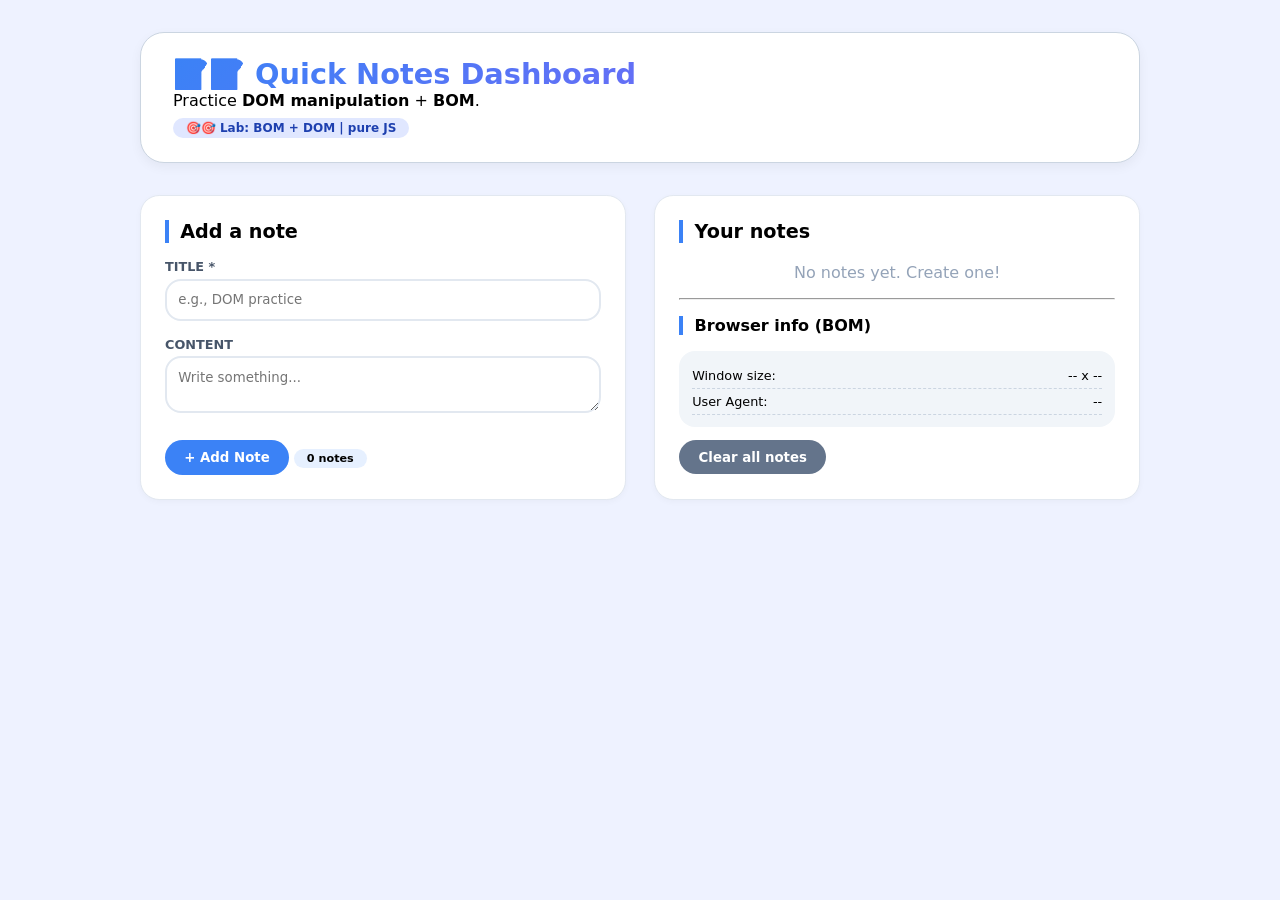
==== index.html @ 856211a2 "Step 22: Listen for window resize" ====
<!DOCTYPE html>
<html lang="en">

<head>
    <meta charset="UTF-8">
    <meta name="viewport" content="width=device-width, initial-scale=1.0">
    <title>Quick Notes Dashboard</title>
    <style>
        * {
            margin: 0;
            padding: 0;
            box-sizing: border-box;
        }

        body {
            font-family: system-ui, "Segoe UI", sans-serif;
            background: #eef2ff;
            padding: 2rem 1.5rem;
        }

        .container {
            max-width: 1000px;
            margin: 0 auto;
        }

        header {
            background: white;
            border-radius: 1.5rem;
            padding: 1.5rem 2rem;
            margin-bottom: 2rem;
            box-shadow: 0 4px 12px rgba(0, 0, 0, 0.05);
            border: 1px solid #cbd5e1;
        }

        header h1 {
            font-size: 1.8rem;
            background: linear-gradient(135deg, #3b82f6, #8b5cf6);
            -webkit-background-clip: text;
            background-clip: text;
            color: transparent;
        }

        .badge {
            background: #e0e7ff;
            color: #1e40af;
            padding: 0.2rem 0.8rem;
            border-radius: 20px;
            font-size: 0.75rem;
            font-weight: 600;
            display: inline-block;
            margin-top: 0.5rem;
        }

        .grid {
            display: grid;
            grid-template-columns: 1fr 1fr;
            gap: 1.8rem;
        }

        @media (max-width: 700px) {
            .grid {
                grid-template-columns: 1fr;
            }
        }

        .card {
            background: white;
            border-radius: 1.2rem;
            padding: 1.5rem;
            border: 1px solid #e2e8f0;
            box-shadow: 0 2px 6px rgba(0, 0, 0, 0.03);
        }

        .card h2 {
            font-size: 1.2rem;
            margin-bottom: 1rem;
            border-left: 4px solid #3b82f6;
            padding-left: 0.7rem;
        }

        .form-group {
            margin-bottom: 1rem;
        }

        label {
            font-weight: 600;
            font-size: 0.8rem;
            text-transform: uppercase;
            color: #475569;
            display: block;
            margin-bottom: 0.3rem;
        }

        input,
        textarea {
            width: 100%;
            padding: 0.7rem;
            border: 2px solid #e2e8f0;
            border-radius: 1rem;
            font-family: inherit;
            outline: none;
        }

        input:focus,
        textarea:focus {
            border-color: #3b82f6;
        }

        button {
            background: #3b82f6;
            border: none;
            color: white;
            font-weight: 600;
            padding: 0.6rem 1.2rem;
            border-radius: 2rem;
            cursor: pointer;
            font-family: inherit;
            transition: 0.1s;
        }

        button:hover {
            background: #2563eb;
        }

        .counter {
            background: #e6f0ff;
            display: inline-block;
            padding: 0.2rem 0.8rem;
            border-radius: 20px;
            font-size: 0.7rem;
            font-weight: 700;
            margin-top: 1rem;
        }

        .notes-list {
            margin-top: 1.2rem;
            max-height: 380px;
            overflow-y: auto;
            display: flex;
            flex-direction: column;
            gap: 0.8rem;
        }

        .note-item {
            background: #f8fafc;
            border: 1px solid #e2e8f0;
            border-radius: 1rem;
            padding: 0.8rem 1rem;
        }

        .note-title {
            font-weight: 800;
            display: flex;
            justify-content: space-between;
            align-items: center;
            margin-bottom: 0.3rem;
        }

        .note-content {
            font-size: 0.85rem;
            color: #334155;
        }

        .info-panel {
            background: #f1f5f9;
            border-radius: 1rem;
            padding: 0.8rem;
            margin-top: 1rem;
        }

        .info-row {
            display: flex;
            justify-content: space-between;
            font-size: 0.8rem;
            padding: 0.3rem 0;
            border-bottom: 1px dashed #cbd5e1;
        }

        .delete-note {
            background: #ef4444;
            padding: 0.3rem 1rem;
            font-size: 0.7rem;
            border-radius: 1rem;
        }

        hr {
            margin: 1rem 0;
        }
    </style>
</head>

<body>
    <div class="container">

        <header>
            <h1>📝📝 Quick Notes Dashboard</h1>
            <p>Practice <strong>DOM manipulation</strong> + <strong>BOM</strong>.</p>
            <div class="badge">🎯🎯 Lab: BOM + DOM | pure JS</div>
        </header>

        <div class="grid">
            <div class="card" id="left-panel">

                <h2>Add a note</h2>
                <div class="form-group">
                    <label>Title *</label>
                    <input type="text" id="noteTitle" placeholder="e.g., DOM practice">
                </div>
                <div class="form-group">
                    <label>Content</label>
                    <textarea id="noteContent" rows="2" placeholder="Write something..."></textarea>
                </div>
                <button id="addNoteBtn">+ Add Note</button>
                <div class="counter" id="noteCounter">0 notes</div>
            </div>
            <div class="card" id="right-panel">
                <h2>Your notes</h2>
                <div id="notesContainer" class="notes-list">
                    <div style="color:#94a3b8;text-align:center;">No notes yet. Create one!</div>
                </div>
                <hr>
                <h2 style="font-size:1rem;">Browser info (BOM)</h2>
                <div class="info-panel" id="bomPanel">
                    <div class="info-row">
                        <span>Window size:</span>
                        <span id="windowSize">-- x --</span>
                    </div>
                    <div class="info-row">
                        <span>User Agent:</span>
                        <span id="userAgent">--</span>
                    </div>
                </div>
                <button id="clearAllBtn" style="background:#64748b;margin-top:0.8rem;">Clear all notes</button>
            </div>
        </div>

    </div>
    <script>
        // State
        let notes = []; // stores every note object: { id, title, content }
        let nextId = 1; // gives each note a unique ID
        // DOM REFERENCES
        const notesContainer = document.getElementById("notesContainer");
        const titleInput = document.getElementById("noteTitle");
        const contentInput = document.getElementById("noteContent");
        const addBtn = document.getElementById("addNoteBtn");
        const clearAllBtn = document.getElementById("clearAllBtn");
        const noteCounterSpan = document.getElementById("noteCounter");
        const windowSizeSpan = document.getElementById("windowSize");
        const userAgentSpan = document.getElementById("userAgent");

        function updateCounter() {
            const count = notes.length;
            noteCounterSpan.textContent = count === 1 ? "1 note" : `${count} notes`;
        }
        function renderNotes() {
            // Clear container safely (no innerHTML)
            while (notesContainer.firstChild) {
                notesContainer.removeChild(notesContainer.firstChild);
            }
            // empty-state message
            if (notes.length === 0) {
                const emptyMsg = document.createElement("div");
                emptyMsg.textContent = "No notes yet. Add your first note!";
                emptyMsg.style.color = "#94a3b8";
                emptyMsg.style.textAlign = "center";
                emptyMsg.style.padding = "1rem";
                notesContainer.appendChild(emptyMsg);
                updateCounter();
                return;
            }
            notes.forEach(note => {
                // wrapper div
                const noteDiv = document.createElement("div");
                noteDiv.classList.add("note-item");
                noteDiv.setAttribute("data-id", note.id);

                // title row
                const titleDiv = document.createElement("div");
                titleDiv.classList.add("note-title");
                const titleSpan = document.createElement("span");
                titleSpan.textContent = note.title;

                // delete button
                const deleteBtn = document.createElement("button");
                deleteBtn.textContent = "Delete";
                deleteBtn.classList.add("delete-note");
                deleteBtn.setAttribute("data-action", "delete");
                deleteBtn.setAttribute("data-id", note.id);

                titleDiv.appendChild(titleSpan);
                titleDiv.appendChild(deleteBtn);

                // content paragraph
                const contentP = document.createElement("p");
                contentP.classList.add("note-content");
                contentP.textContent = note.content || "(no additional content)";

                noteDiv.appendChild(titleDiv);
                noteDiv.appendChild(contentP);
                notesContainer.appendChild(noteDiv);
            });
            updateCounter();

        }

        function addNote() {
            const title = titleInput.value.trim();
            // BOM: alert() validation
            if (title === "") {
                alert("❌ Title cannot be empty!");
                titleInput.focus();
                return;
            }
            const content = contentInput.value.trim();
            notes.push({ id: nextId++, title, content });
            renderNotes();
            // clear and refocus
            titleInput.value = "";
            contentInput.value = "";
            titleInput.focus();
        }

        function updateWindowSize() {
            const w = window.innerWidth;
            const h = window.innerHeight;
            windowSizeSpan.textContent = `${w} x ${h} px`;
        }

        window.addEventListener("resize", updateWindowSize);

        function deleteNoteById(id) {
            // BOM: confirm() returns true/false
            const ok = confirm("Are you sure you want to delete this note?");
            if (!ok) return;

            const index = notes.findIndex(n => n.id === id);
            if (index !== -1) {
                notes.splice(index, 1);
                renderNotes();
            }
        }
        function clearAllNotes() {
            if (notes.length === 0) {
                alert("No notes to clear.");
                return;
            }
            const ok = confirm(`Delete ALL ${notes.length} notes? Cannot be undone.`);
            if (ok) {
                notes = [];
                nextId = 1;
                renderNotes();
                alert("All notes have been cleared.");
            }
        }
        addBtn.addEventListener("click", addNote);
        clearAllBtn.addEventListener("click", clearAllNotes);
        notesContainer.addEventListener("click", (e) => {
            const btn = e.target.closest('[data-action="delete"]');
            if (btn) {
                const id = parseInt(btn.getAttribute("data-id"), 10);
                deleteNoteById(id);
            }
        });
    </script>
</body>
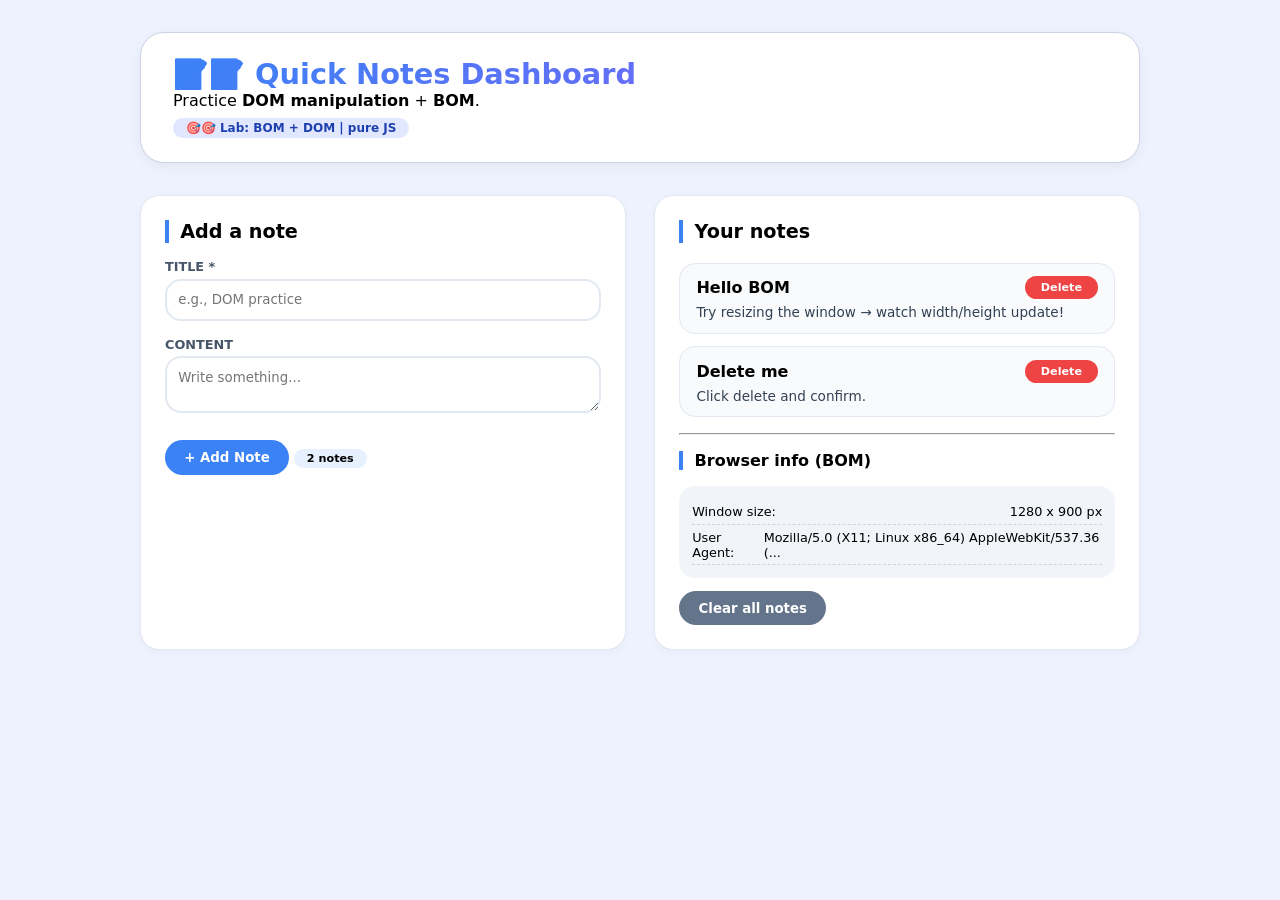
==== commit cd38157f: "Step 25: Write init() and call it" ====
--- a/index.html
+++ b/index.html
@@ -321,14 +321,6 @@
             titleInput.focus();
         }
 
-        function updateWindowSize() {
-            const w = window.innerWidth;
-            const h = window.innerHeight;
-            windowSizeSpan.textContent = `${w} x ${h} px`;
-        }
-
-        window.addEventListener("resize", updateWindowSize);
-
         function deleteNoteById(id) {
             // BOM: confirm() returns true/false
             const ok = confirm("Are you sure you want to delete this note?");
@@ -353,6 +345,48 @@
                 alert("All notes have been cleared.");
             }
         }
+
+        function updateWindowSize() {
+            const w = window.innerWidth;
+            const h = window.innerHeight;
+            windowSizeSpan.textContent = `${w} x ${h} px`;
+        }
+
+        window.addEventListener("resize", updateWindowSize);
+
+        function showUserAgent() {
+        let agent = navigator.userAgent;
+        if (agent.length > 55) agent = agent.slice(0, 52) + "...";
+        userAgentSpan.textContent = agent;
+        }
+
+        function addSampleNotes() {
+            if (notes.length === 0) {
+                notes.push({
+                 id: nextId++,
+                 title: "Hello BOM",
+                 content: "Try resizing the window → watch width/height update!"
+            });
+            notes.push({
+                 id: nextId++,
+                title: "Delete me",
+                content: "Click delete and confirm."
+        });
+        renderNotes();
+            }
+        }
+
+        function init() {
+            addSampleNotes();
+            updateWindowSize();
+            showUserAgent();
+
+            addBtn.addEventListener("click", addNote);
+            clearAllBtn.addEventListener("click", clearAllNotes);
+        }
+
+        init();
+
         addBtn.addEventListener("click", addNote);
         clearAllBtn.addEventListener("click", clearAllNotes);
         notesContainer.addEventListener("click", (e) => {
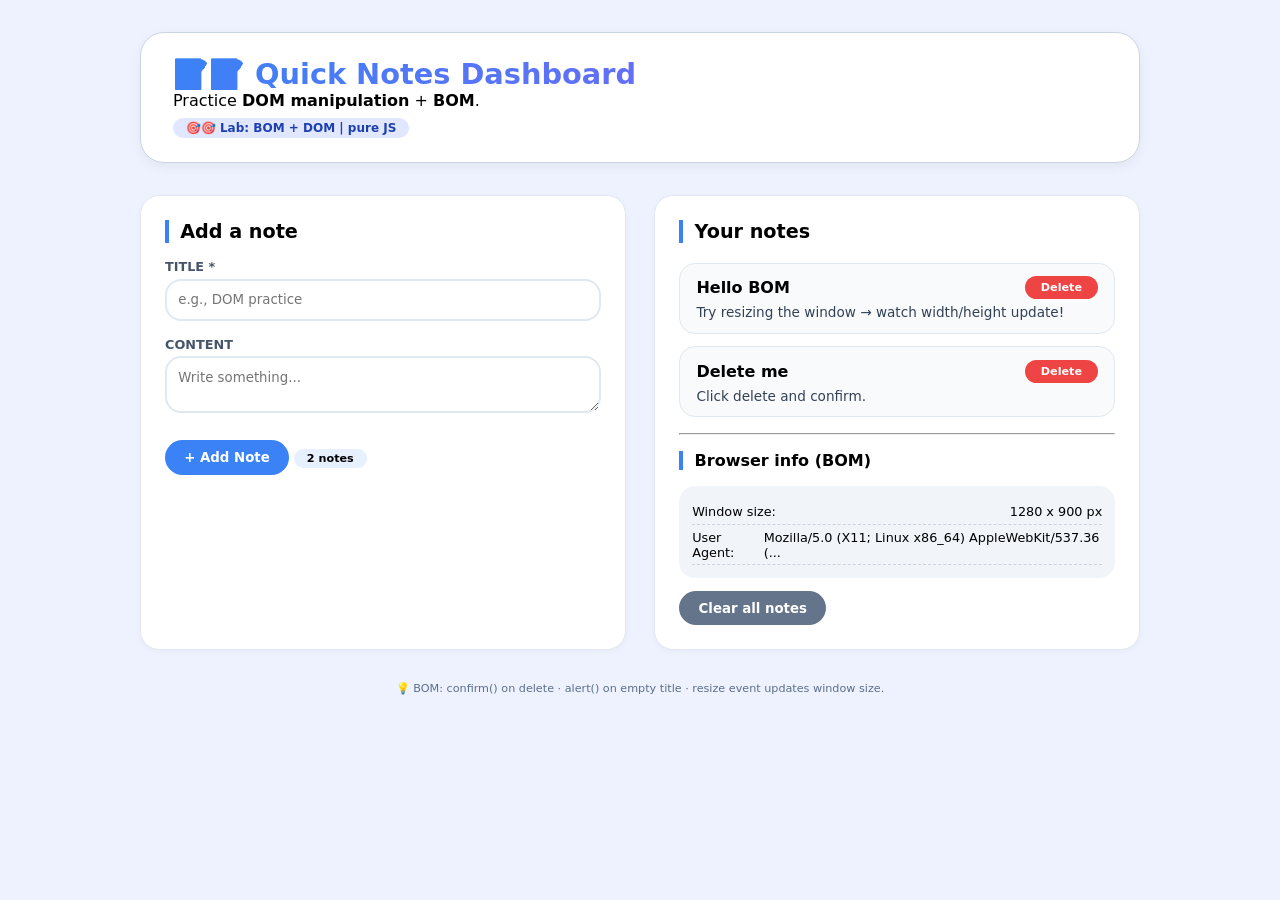
==== commit eaf74ddb: "Step 26: Add footer" ====
--- a/index.html
+++ b/index.html
@@ -185,6 +185,13 @@
 
         hr {
             margin: 1rem 0;
+        }
+
+        footer {
+            text-align: center;
+            margin-top: 2rem;
+            font-size: 0.7rem;
+            color: #5b6e8c;
         }
     </style>
 </head>
@@ -234,6 +241,10 @@
             </div>
         </div>
 
+        <footer>
+            💡 BOM: confirm() on delete · alert() on empty title · resize event updates window size.
+        </footer>
+
     </div>
     <script>
         // State
@@ -397,4 +408,4 @@
             }
         });
     </script>
-</body>+</body></html>
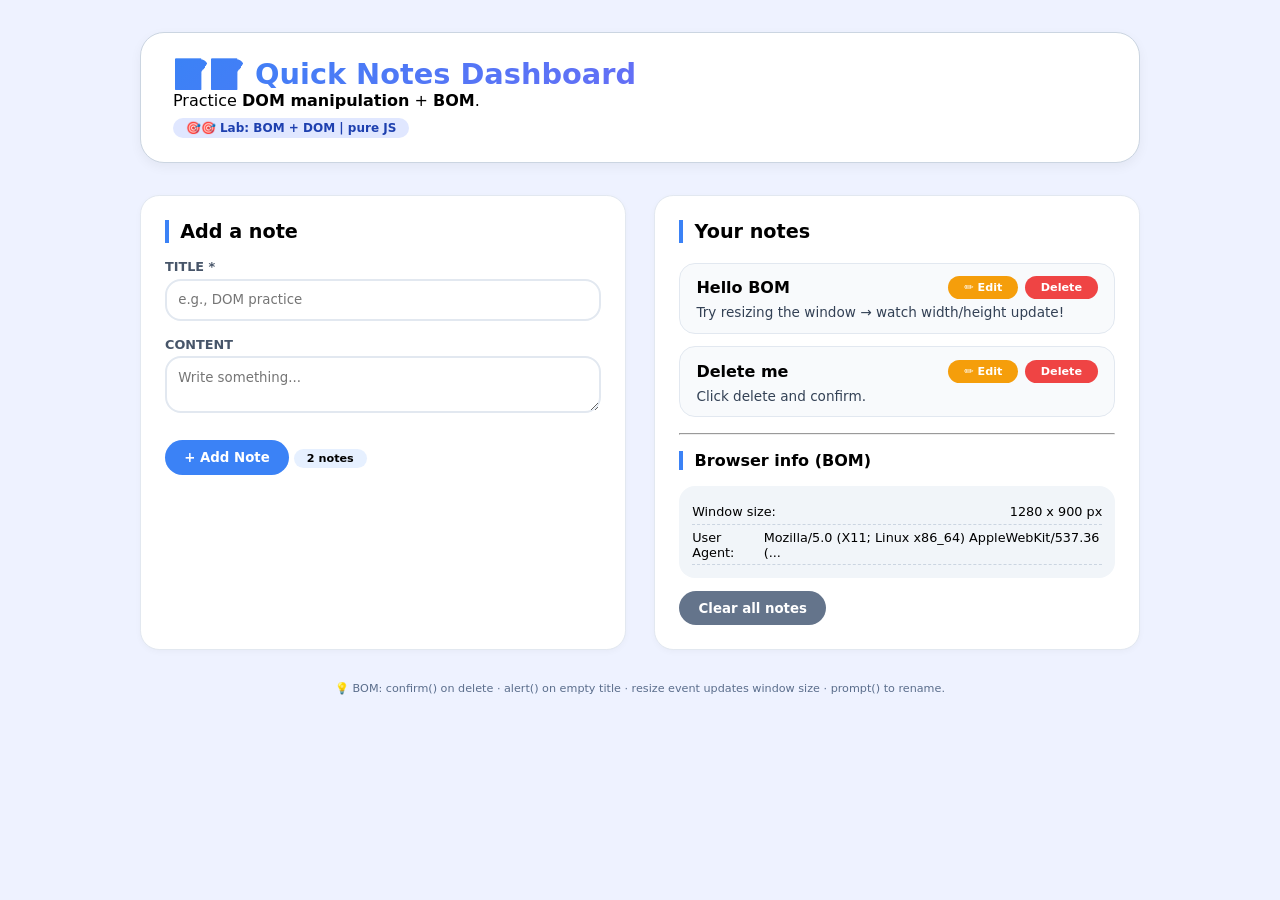
==== commit f42ed9ac: "Step 28: Add prompt() to rename a note" ====
--- a/index.html
+++ b/index.html
@@ -183,6 +183,26 @@
             border-radius: 1rem;
         }
 
+        .delete-note:hover {
+            background: #dc2626;
+        }
+
+        .edit-note {
+            background: #f59e0b;
+            padding: 0.3rem 1rem;
+            font-size: 0.7rem;
+            border-radius: 1rem;
+        }
+
+        .edit-note:hover {
+            background: #d97706;
+        }
+
+        .note-actions {
+            display: flex;
+            gap: 0.4rem;
+        }
+
         hr {
             margin: 1rem 0;
         }
@@ -207,7 +227,6 @@
 
         <div class="grid">
             <div class="card" id="left-panel">
-
                 <h2>Add a note</h2>
                 <div class="form-group">
                     <label>Title *</label>
@@ -242,14 +261,15 @@
         </div>
 
         <footer>
-            💡 BOM: confirm() on delete · alert() on empty title · resize event updates window size.
+            💡 BOM: confirm() on delete · alert() on empty title · resize event updates window size · prompt() to rename.
         </footer>
 
     </div>
     <script>
         // State
-        let notes = []; // stores every note object: { id, title, content }
-        let nextId = 1; // gives each note a unique ID
+        let notes = [];
+        let nextId = 1;
+
         // DOM REFERENCES
         const notesContainer = document.getElementById("notesContainer");
         const titleInput = document.getElementById("noteTitle");
@@ -264,12 +284,12 @@
             const count = notes.length;
             noteCounterSpan.textContent = count === 1 ? "1 note" : `${count} notes`;
         }
+
         function renderNotes() {
-            // Clear container safely (no innerHTML)
             while (notesContainer.firstChild) {
                 notesContainer.removeChild(notesContainer.firstChild);
             }
-            // empty-state message
+
             if (notes.length === 0) {
                 const emptyMsg = document.createElement("div");
                 emptyMsg.textContent = "No notes yet. Add your first note!";
@@ -280,29 +300,42 @@
                 updateCounter();
                 return;
             }
+
             notes.forEach(note => {
-                // wrapper div
                 const noteDiv = document.createElement("div");
                 noteDiv.classList.add("note-item");
                 noteDiv.setAttribute("data-id", note.id);
 
-                // title row
                 const titleDiv = document.createElement("div");
                 titleDiv.classList.add("note-title");
+
                 const titleSpan = document.createElement("span");
                 titleSpan.textContent = note.title;
 
-                // delete button
+                // Actions wrapper
+                const actionsDiv = document.createElement("div");
+                actionsDiv.classList.add("note-actions");
+
+                // Edit button
+                const editBtn = document.createElement("button");
+                editBtn.textContent = "✏ Edit";
+                editBtn.classList.add("edit-note");
+                editBtn.setAttribute("data-action", "edit");
+                editBtn.setAttribute("data-id", note.id);
+
+                // Delete button
                 const deleteBtn = document.createElement("button");
                 deleteBtn.textContent = "Delete";
                 deleteBtn.classList.add("delete-note");
                 deleteBtn.setAttribute("data-action", "delete");
                 deleteBtn.setAttribute("data-id", note.id);
 
+                actionsDiv.appendChild(editBtn);
+                actionsDiv.appendChild(deleteBtn);
+
                 titleDiv.appendChild(titleSpan);
-                titleDiv.appendChild(deleteBtn);
-
-                // content paragraph
+                titleDiv.appendChild(actionsDiv);
+
                 const contentP = document.createElement("p");
                 contentP.classList.add("note-content");
                 contentP.textContent = note.content || "(no additional content)";
@@ -311,13 +344,12 @@
                 noteDiv.appendChild(contentP);
                 notesContainer.appendChild(noteDiv);
             });
+
             updateCounter();
-
         }
 
         function addNote() {
             const title = titleInput.value.trim();
-            // BOM: alert() validation
             if (title === "") {
                 alert("❌ Title cannot be empty!");
                 titleInput.focus();
@@ -326,23 +358,33 @@
             const content = contentInput.value.trim();
             notes.push({ id: nextId++, title, content });
             renderNotes();
-            // clear and refocus
             titleInput.value = "";
             contentInput.value = "";
             titleInput.focus();
         }
 
         function deleteNoteById(id) {
-            // BOM: confirm() returns true/false
             const ok = confirm("Are you sure you want to delete this note?");
             if (!ok) return;
-
             const index = notes.findIndex(n => n.id === id);
             if (index !== -1) {
                 notes.splice(index, 1);
                 renderNotes();
             }
         }
+
+        function editNoteById(id) {
+            const found = notes.find(n => n.id === id);
+            if (found) {
+                // BOM: prompt() returns new string or null
+                const newTitle = prompt("New title:", found.title);
+                if (newTitle !== null && newTitle.trim() !== "") {
+                    found.title = newTitle.trim();
+                    renderNotes();
+                }
+            }
+        }
+
         function clearAllNotes() {
             if (notes.length === 0) {
                 alert("No notes to clear.");
@@ -366,24 +408,24 @@
         window.addEventListener("resize", updateWindowSize);
 
         function showUserAgent() {
-        let agent = navigator.userAgent;
-        if (agent.length > 55) agent = agent.slice(0, 52) + "...";
-        userAgentSpan.textContent = agent;
+            let agent = navigator.userAgent;
+            if (agent.length > 55) agent = agent.slice(0, 52) + "...";
+            userAgentSpan.textContent = agent;
         }
 
         function addSampleNotes() {
             if (notes.length === 0) {
                 notes.push({
-                 id: nextId++,
-                 title: "Hello BOM",
-                 content: "Try resizing the window → watch width/height update!"
-            });
-            notes.push({
-                 id: nextId++,
-                title: "Delete me",
-                content: "Click delete and confirm."
-        });
-        renderNotes();
+                    id: nextId++,
+                    title: "Hello BOM",
+                    content: "Try resizing the window → watch width/height update!"
+                });
+                notes.push({
+                    id: nextId++,
+                    title: "Delete me",
+                    content: "Click delete and confirm."
+                });
+                renderNotes();
             }
         }
 
@@ -391,21 +433,28 @@
             addSampleNotes();
             updateWindowSize();
             showUserAgent();
-
             addBtn.addEventListener("click", addNote);
             clearAllBtn.addEventListener("click", clearAllNotes);
         }
 
         init();
 
-        addBtn.addEventListener("click", addNote);
-        clearAllBtn.addEventListener("click", clearAllNotes);
         notesContainer.addEventListener("click", (e) => {
-            const btn = e.target.closest('[data-action="delete"]');
-            if (btn) {
-                const id = parseInt(btn.getAttribute("data-id"), 10);
+            // Handle delete
+            const deleteTarget = e.target.closest('[data-action="delete"]');
+            if (deleteTarget) {
+                const id = parseInt(deleteTarget.getAttribute("data-id"), 10);
                 deleteNoteById(id);
+            }
+
+            // Handle edit
+            const editTarget = e.target.closest('[data-action="edit"]');
+            if (editTarget) {
+                const id = parseInt(editTarget.getAttribute("data-id"), 10);
+                editNoteById(id);
             }
         });
     </script>
-</body></html>+</body>
+
+</html>
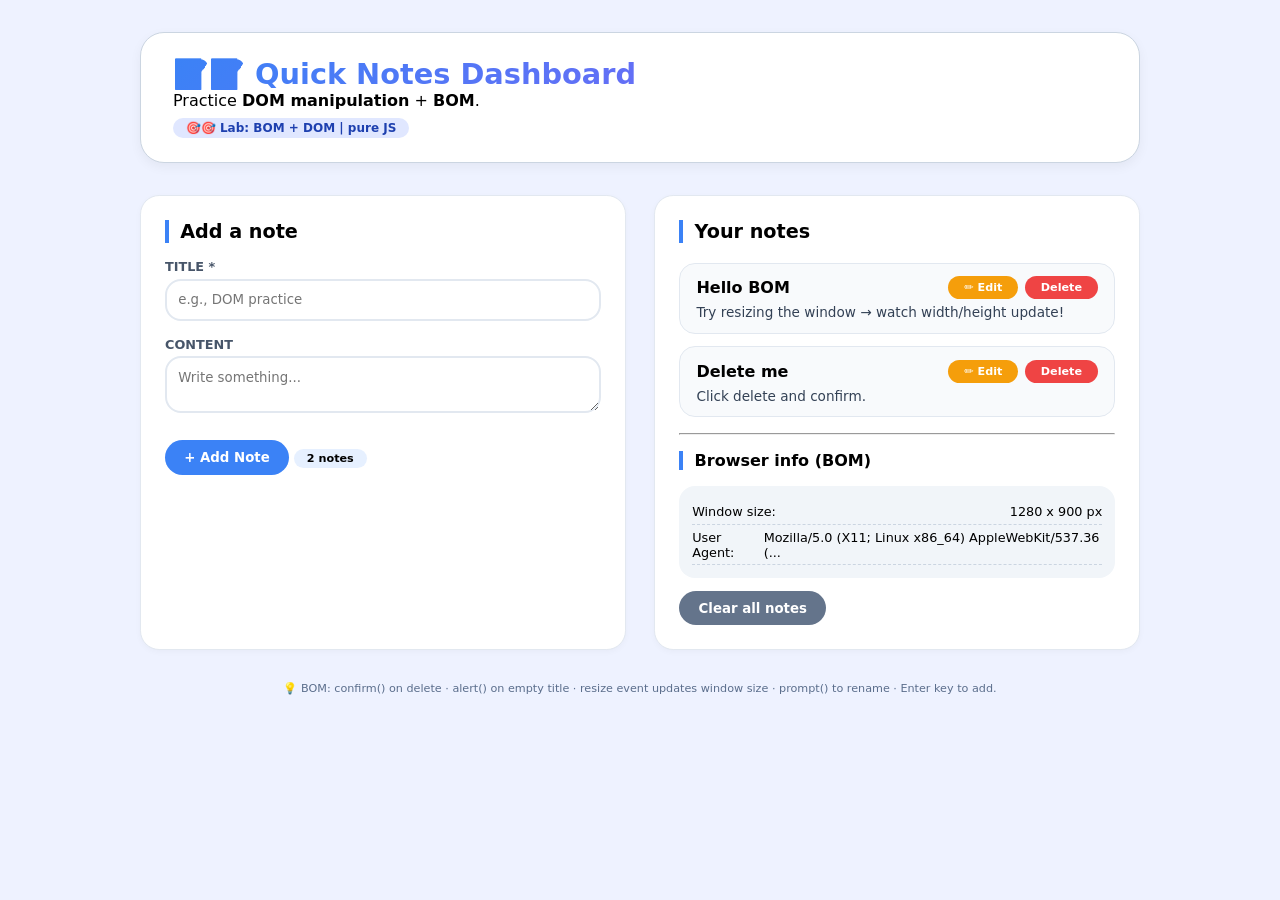
==== commit 72b45cd7: "Step 29: Add keyboard shortcut (Enter to add)" ====
--- a/index.html
+++ b/index.html
@@ -261,7 +261,7 @@
         </div>
 
         <footer>
-            💡 BOM: confirm() on delete · alert() on empty title · resize event updates window size · prompt() to rename.
+            💡 BOM: confirm() on delete · alert() on empty title · resize event updates window size · prompt() to rename · Enter key to add.
         </footer>
 
     </div>
@@ -312,18 +312,15 @@
                 const titleSpan = document.createElement("span");
                 titleSpan.textContent = note.title;
 
-                // Actions wrapper
                 const actionsDiv = document.createElement("div");
                 actionsDiv.classList.add("note-actions");
 
-                // Edit button
                 const editBtn = document.createElement("button");
                 editBtn.textContent = "✏ Edit";
                 editBtn.classList.add("edit-note");
                 editBtn.setAttribute("data-action", "edit");
                 editBtn.setAttribute("data-id", note.id);
 
-                // Delete button
                 const deleteBtn = document.createElement("button");
                 deleteBtn.textContent = "Delete";
                 deleteBtn.classList.add("delete-note");
@@ -376,7 +373,6 @@
         function editNoteById(id) {
             const found = notes.find(n => n.id === id);
             if (found) {
-                // BOM: prompt() returns new string or null
                 const newTitle = prompt("New title:", found.title);
                 if (newTitle !== null && newTitle.trim() !== "") {
                     found.title = newTitle.trim();
@@ -435,19 +431,24 @@
             showUserAgent();
             addBtn.addEventListener("click", addNote);
             clearAllBtn.addEventListener("click", clearAllNotes);
+
+            // Step 29: Enter key shortcut on title input
+            titleInput.addEventListener("keydown", (e) => {
+                if (e.key === "Enter") {
+                    addNote();
+                }
+            });
         }
 
         init();
 
         notesContainer.addEventListener("click", (e) => {
-            // Handle delete
             const deleteTarget = e.target.closest('[data-action="delete"]');
             if (deleteTarget) {
                 const id = parseInt(deleteTarget.getAttribute("data-id"), 10);
                 deleteNoteById(id);
             }
 
-            // Handle edit
             const editTarget = e.target.closest('[data-action="edit"]');
             if (editTarget) {
                 const id = parseInt(editTarget.getAttribute("data-id"), 10);
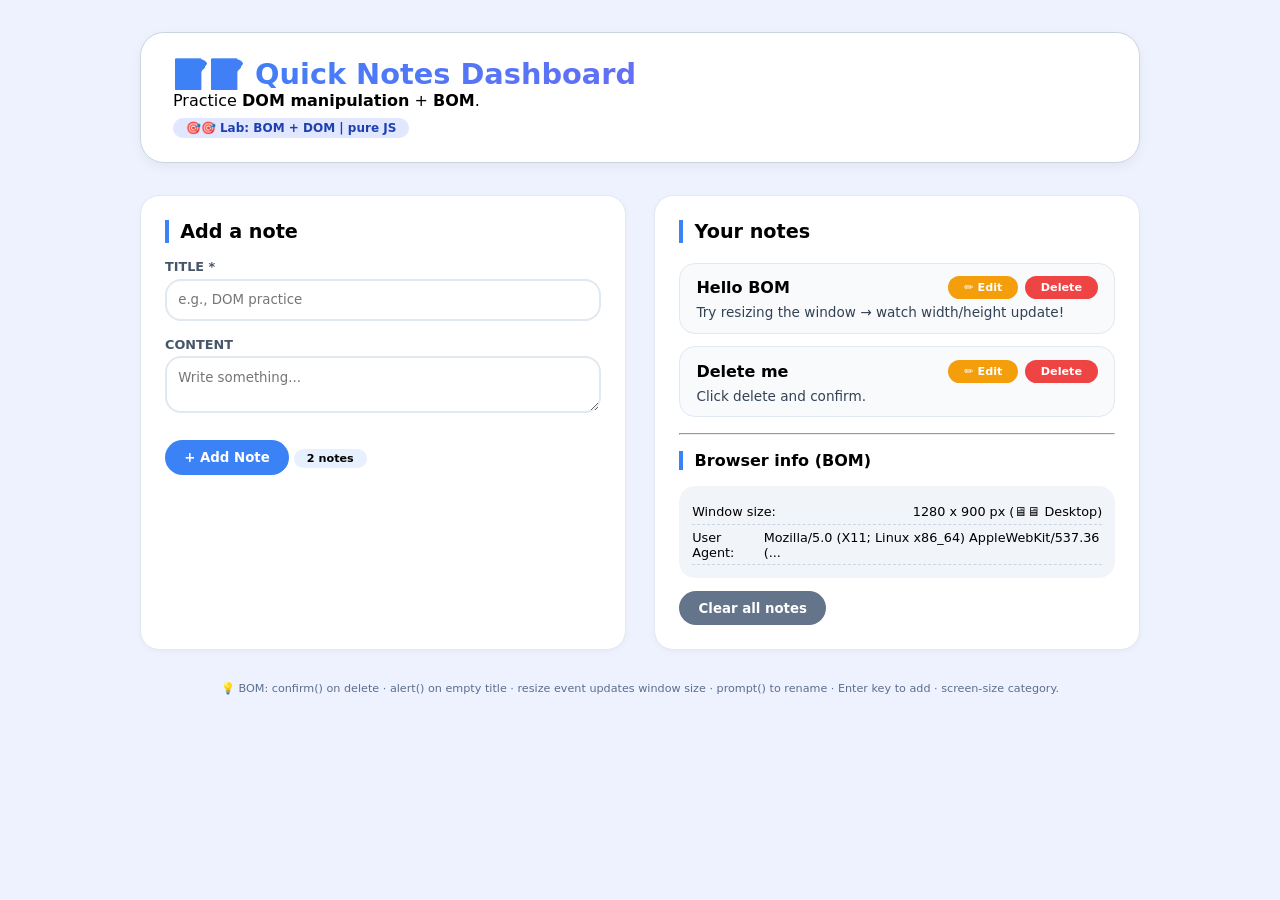
==== commit debce9ea: "Step 30: Show a screen-size category with BOM" ====
--- a/index.html
+++ b/index.html
@@ -261,7 +261,7 @@
         </div>
 
         <footer>
-            💡 BOM: confirm() on delete · alert() on empty title · resize event updates window size · prompt() to rename · Enter key to add.
+            💡 BOM: confirm() on delete · alert() on empty title · resize event updates window size · prompt() to rename · Enter key to add · screen-size category.
         </footer>
 
     </div>
@@ -398,7 +398,11 @@
         function updateWindowSize() {
             const w = window.innerWidth;
             const h = window.innerHeight;
-            windowSizeSpan.textContent = `${w} x ${h} px`;
+            let category;
+            if (w < 480) category = "📱📱 Mobile";
+            else if (w < 1024) category = "💻💻 Tablet";
+            else category = "🖥🖥 Desktop";
+            windowSizeSpan.textContent = `${w} x ${h} px (${category})`;
         }
 
         window.addEventListener("resize", updateWindowSize);
@@ -431,8 +435,6 @@
             showUserAgent();
             addBtn.addEventListener("click", addNote);
             clearAllBtn.addEventListener("click", clearAllNotes);
-
-            // Step 29: Enter key shortcut on title input
             titleInput.addEventListener("keydown", (e) => {
                 if (e.key === "Enter") {
                     addNote();
